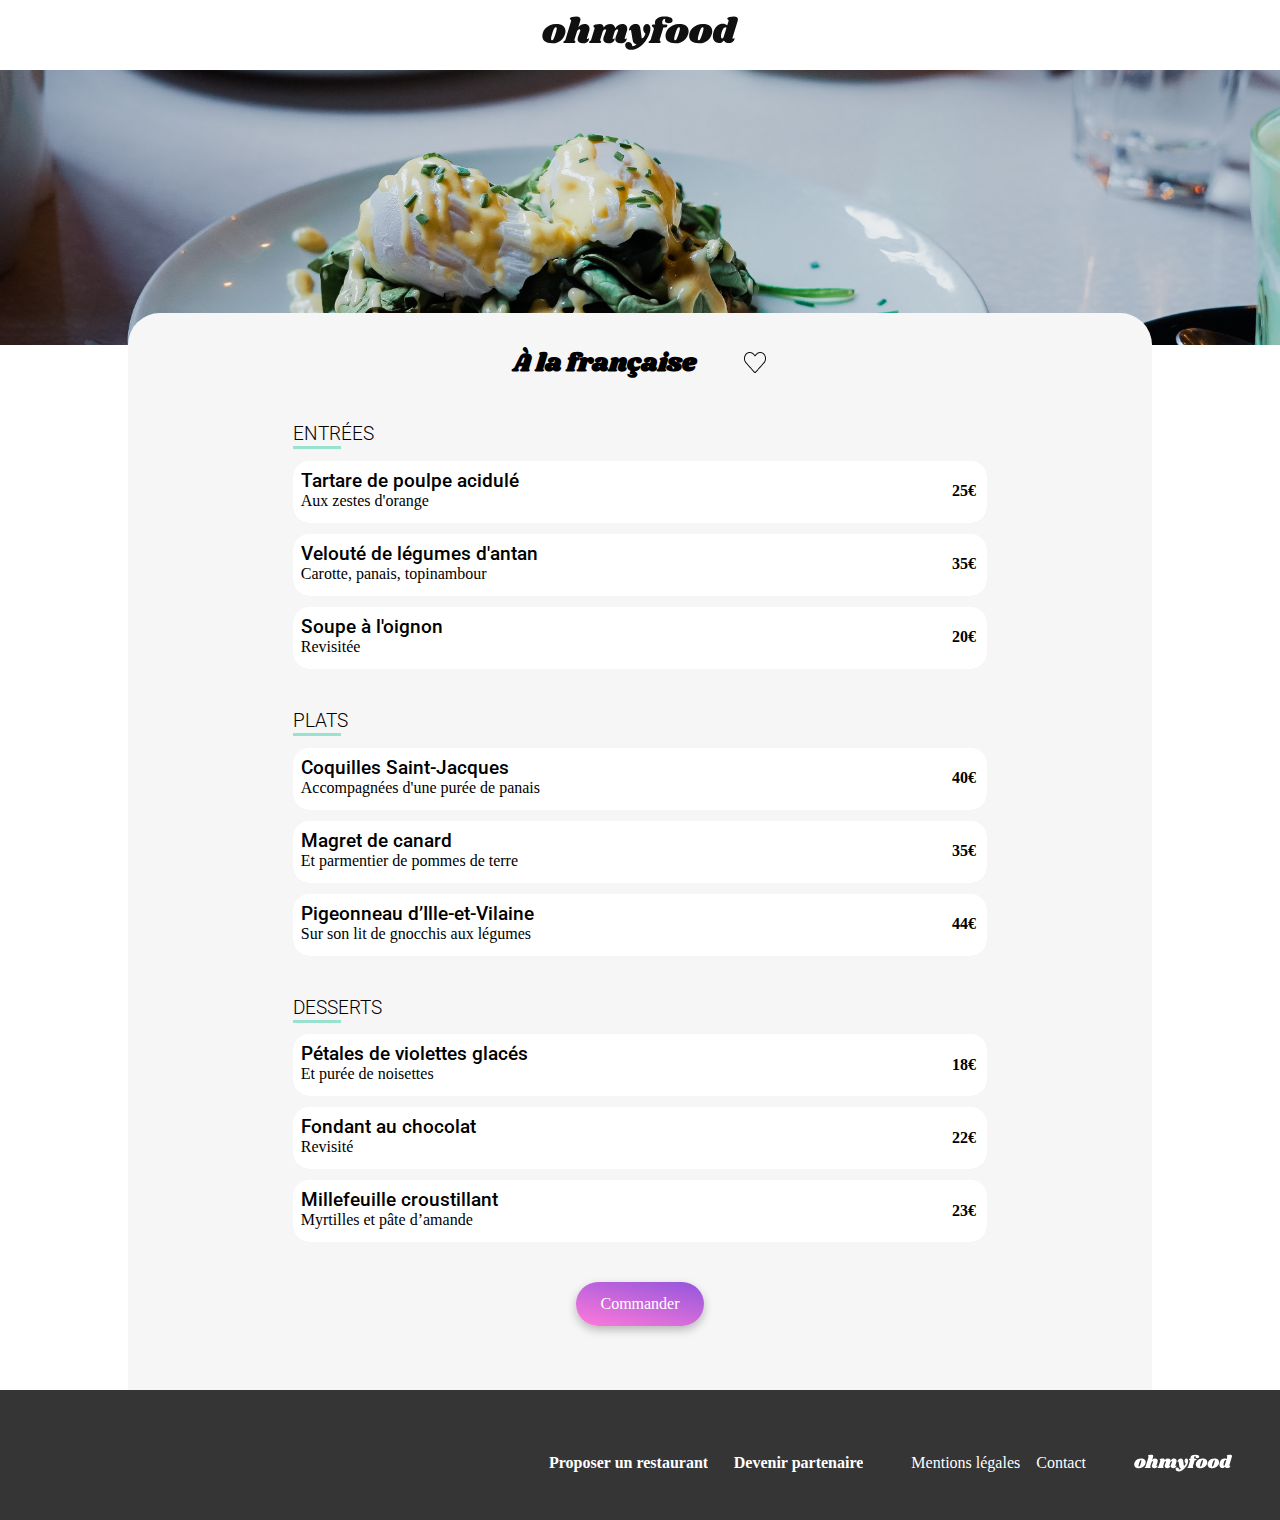
==== a_la_francaise.html @ 6882c15d "Ajout des pages menu + mise au point css" ====
<!DOCTYPE html>
<html lang="en">
<head>
    <meta charset="UTF-8">
    <meta name="viewport" content="width=device-width, initial-scale=1.0">
    <link rel="preconnect" href="https://fonts.googleapis.com">
    <link rel="preconnect" href="https://fonts.gstatic.com" crossorigin>
    <link href="https://fonts.googleapis.com/css2?family=Roboto:ital,wght@0,100;0,300;0,400;0,500;0,700;0,900;1,100;1,300;1,400;1,500;1,700;1,900&family=Shrikhand&display=swap" rel="stylesheet">
    <link rel="stylesheet" href="https://cdnjs.cloudflare.com/ajax/libs/font-awesome/6.2.1/css/all.min.css"
    integrity="sha512-MV7K8+y+gLIBoVD59lQIYicR65iaqukzvf/nwasF0nqhPay5w/9lJmVM2hMDcnK1OnMGCdVK+iQrJ7lzPJQd1w=="
    crossorigin="anonymous" referrerpolicy="no-referrer" >
    <link rel="stylesheet" href="./CSS/styles.css">
    <title>À la française - Menu</title>
</head>
<body>
    <div class="main_contener">
        <header class="header">
            <div class="header__logo">
                <a href="./index.html" class="header__link__back"><i class="fa-solid fa-arrow-left"></i></a>
                <img src="./images/logo/ohmyfood@2x.svg" alt="Logo">
            </div>
            <div class="header__img">
                <img src="./images/restaurants/a_la_francaise.jpg" alt="">
            </div>
        </header>
        <main class="main">
            <section class="menu">
                <form action="#" method="get" class="menu__form">
                        <!-- Entete du Menu -->
                    <header class="menu__header">
                        <h1 class="menu__titre1">À la française</h1><div class="like like__no"></div>
                    </header>
                        <!-- Entrées   -->
                    <section class="menu__grp1">
                        <div class="menu__plats">  
                            <h2 class="menu__titre2">Entrées</h2>  
                            <article class="menu__plat">
                                <div class="menu__content">
                                    <div class="menu__check">
                                        <h3 class="menu__titre3">Tartare de poulpe acidulé</h3>
                                        <input type="checkbox" id="entree1" name="entree1">
                                        <label for="entree1" class="menu__label">
                                            <span class="menu__titre3"></span>
                                            <span class="menu__label__text">Aux zestes d&#39;orange</span>
                                            <span class="menu__price">25€</span>
                                            <i class="fa-regular fa-circle-check menu__check__i"></i>
                                        </label>
                                    </div>
                                </div>
                            </article>

                            <article class="menu__plat">
                                <div class="menu__content">
                                    <div class="menu__check">
                                        <h3 class="menu__titre3">Velouté de légumes d&#39;antan</h3>
                                        <input type="checkbox" id="entree2" name="entree2">
                                        <label for="entree2" class="menu__label">
                                            <span class="menu__titre3"></span>
                                            <span class="menu__label__text">Carotte, panais, topinambour</span>
                                            <span class="menu__price">35€</span>
                                            <i class="fa-regular fa-circle-check menu__check__i"></i>
                                        </label>
                                    </div>
                                </div>
                            </article>

                            <article class="menu__plat">
                                <div class="menu__content">
                                    <div class="menu__check">
                                        <h3 class="menu__titre3">Soupe à l&#39;oignon</h3>
                                        <input type="checkbox" id="entree3" name="entree3">
                                        <label for="entree3" class="menu__label">
                                            <span class="menu__titre3"></span>
                                            <span class="menu__label__text">Revisitée</span>
                                            <span class="menu__price">20€</span>
                                            <i class="fa-regular fa-circle-check menu__check__i"></i>
                                        </label>
                                    </div>
                                </div>
                            </article>        
                        </div>   
                    </section>
                        <!-- Plats -->
                    <section class="menu__grp2">
                        <div class="menu__plats">
                            <h2 class="menu__titre2">Plats</h2>
                            <article class="menu__plat">
                                <div class="menu__content">
                                    <div class="menu__check">
                                        <h3 class="menu__titre3">Coquilles Saint-Jacques</h3>
                                        <input type="checkbox" id="plat1" name="plat1">
                                        <label for="plat1" class="menu__label">
                                            <span class="menu__titre3"></span>
                                            <span class="menu__label__text">Accompagnées d&#39;une purée de panais</span>
                                            <span class="menu__price">40€</span>
                                            <i class="fa-regular fa-circle-check menu__check__i"></i>
                                        </label>
                                    </div>
                                </div>
                            </article>

                            <article class="menu__plat">
                                <div class="menu__content">
                                    <div class="menu__check">
                                        <h3 class="menu__titre3">Magret de canard</h3>
                                        <input type="checkbox" id="plat2" name="plat2">
                                        <label for="plat2" class="menu__label">
                                            <span class="menu__titre3"></span>
                                            <span class="menu__label__text">Et parmentier de pommes de terre</span>
                                            <span class="menu__price">35€</span>
                                            <i class="fa-regular fa-circle-check menu__check__i"></i>
                                        </label>
                                    </div>
                                </div>
                            </article>

                            <article class="menu__plat">
                                <div class="menu__content">
                                    <div class="menu__check">
                                        <h3 class="menu__titre3">Pigeonneau d’Ille-et-Vilaine</h3>
                                        <input type="checkbox" id="plat3" name="plat3">
                                        <label for="plat3" class="menu__label">
                                            <span class="menu__titre3"></span>
                                            <span class="menu__label__text">Sur son lit de gnocchis aux légumes</span>
                                            <span class="menu__price">44€</span>
                                            <i class="fa-regular fa-circle-check menu__check__i"></i>
                                        </label>
                                    </div>
                                </div>
                            </article>
                        </div>
                    </section>
                    <!-- Desserts -->
                    <section class="menu__grp3">
                        <div class="menu__plats">
                            <h2 class="menu__titre2">Desserts</h2>
                            <article class="menu__plat">
                                <div class="menu__content">
                                    <div class="menu__check">
                                        <h3 class="menu__titre3">Pétales de violettes glacés</h3>
                                        <input type="checkbox" id="dessert1" name="dessert1">
                                        <label for="dessert1" class="menu__label">
                                            <span class="menu__titre3"></span>
                                            <span class="menu__label__text">Et purée de noisettes</span>
                                            <span class="menu__price">18€</span>
                                            <i class="fa-regular fa-circle-check menu__check__i"></i>
                                        </label>
                                    </div>
                                </div>
                            </article>
                            <article class="menu__plat">
                                <div class="menu__content">
                                    <div class="menu__check">
                                        <h3 class="menu__titre3">Fondant au chocolat</h3>
                                        <input type="checkbox" id="dessert2" name="dessert2">
                                        <label for="dessert2" class="menu__label">
                                            <span class="menu__titre3"></span>
                                            <span class="menu__label__text">Revisité</span>
                                            <span class="menu__price">22€</span>
                                            <i class="fa-regular fa-circle-check menu__check__i"></i>
                                        </label>
                                    </div>
                                </div>
                            </article>
                            <article class="menu__plat">
                                <div class="menu__content">
                                    <div class="menu__check">
                                        <h3 class="menu__titre3">Millefeuille croustillant</h3>
                                        <input type="checkbox" id="dessert3" name="dessert3">
                                        <label for="dessert3" class="menu__label">
                                            <span class="menu__titre3"></span>
                                            <span class="menu__label__text">Myrtilles et pâte d’amande</span>
                                            <span class="menu__price">23€</span>
                                            <i class="fa-regular fa-circle-check menu__check__i"></i>
                                        </label>
                                    </div>
                                </div>
                            </article>
                        </div>
                    </section>
                    <div class="button">Commander</div>
                </form>
            </section>
        </main>
        <footer class="footer">
            <img src="./images/logo/ohmyfood.svg" alt="logo" class="footer__logo">
            <nav class="footer__nav__req"> 
                <a href="#" class="footer__lnk"><i class="fa-solid fa-utensils fa-color-blc"></i>Proposer un restaurant</a>
                <a href="#" class="footer__lnk"><i class="fa-solid fa-handshake-angle fa-color-blc"></i>Devenir partenaire</a>
            </nav>
            <nav class="footer__nav__leg"> 
                <a href="#" class="footer__lnk">Mentions légales</a>
                <a href="mailto:contact@ohmyfood.com?subject:Contact" class="footer__lnk">Contact</a>
            </nav>
        </footer>
    </div>
</body>
</html>
---- CSS/styles.css ----
@charset "UTF-8";
/* Styles pour le site Ohmyfood */
/* variables et classes genriques */
/*! minireset.css v0.0.6 | MIT License | github.com/jgthms/minireset.css */
html,
body,
p,
ol,
ul,
li,
dl,
dt,
dd,
blockquote,
figure,
fieldset,
legend,
textarea,
pre,
iframe,
hr,
h1,
h2,
h3,
h4,
h5,
h6 {
  margin: 0;
  padding: 0;
}

h1,
h2,
h3,
h4,
h5,
h6 {
  font-size: 100%;
  font-weight: normal;
}

ul {
  list-style: none;
}

button,
input,
select {
  margin: 0;
}

html {
  box-sizing: border-box;
}

*, *::before, *::after {
  box-sizing: inherit;
}

img,
video {
  height: auto;
  max-width: 100%;
}

iframe {
  border: 0;
}

table {
  border-collapse: collapse;
  border-spacing: 0;
}

td,
th {
  padding: 0;
}

:root {
  color: black;
  font-size: 1rem;
}

* {
  box-sizing: border-box;
  color: black;
}

body {
  margin: 0;
}

p {
  font-family: Roboto, sans-serif;
}

a {
  text-decoration: none;
}

.like {
  display: inline-block;
  width: 1.5rem;
  height: 1.5rem;
  line-height: 1.5rem;
  background-repeat: no-repeat;
}
.like__no {
  background-image: url(../images/Like_no.png);
  transition: background-image 250ms;
}
.like__no:hover {
  background-image: url(../images/Like_ok.png);
}
.like__ok {
  background-image: url(../images/Like_ok.png);
  transition: background-image 250ms;
}
.like__ok:hover {
  background-image: url(../images/Like_no.png);
}

.fa-color-blc {
  color: white;
}

.fa-color-red {
  color: #9356DC;
}

.fa-color-grey {
  color: #7E7E7E;
}

.menu__titre3, .menu__titre2, .menu__titre1, .article__titre2, .article__titre1, .articles__titre1, .present__titre2, .present__titre1 {
  font-family: Roboto, sans-serif;
  font-weight: 700;
  padding: 0;
  margin: 0;
}

@keyframes contener {
  from {
    opacity: 0;
  }
  to {
    opacity: 1;
  }
}
.index {
  animation: contener 1000ms 3250ms both;
}

.main_contener {
  display: flex;
  flex-direction: column;
  justify-content: space-between;
  background-color: white;
  margin: 0 auto;
}

.main {
  display: flex;
  flex-direction: column;
  position: relative;
  background-color: #F6F6F6;
}

.button {
  border-radius: 25px;
  background: linear-gradient(193deg, #9356DC, #FF79DA);
  box-shadow: 0px 4px 10px 0px rgba(0, 0, 0, 0.25);
  align-self: center;
  text-align: center;
  color: white;
  padding: 0.8em 1.5em;
  font-weight: 500;
}
.button:hover {
  opacity: 0.8;
}

/* styles section header */
@keyframes barre {
  from {
    transform: scaleY(0);
  }
  to {
    transform: scale(1);
  }
}
.loader {
  margin: auto;
  position: fixed;
  top: calc(50% - 2.5rem);
  left: calc(50% - 6rem);
  display: flex;
  flex-direction: row;
  justify-content: center;
  width: 12rem;
  height: 5rem;
  gap: 0.5rem;
  z-index: 1;
}

.barre {
  display: block;
  width: 0.5rem;
  height: 5rem;
  transform: scale(0);
  background-image: linear-gradient(to top, #99E2D0 0%, #9356DC 50%, #99E2D0 100%);
  border-radius: 100%;
}

.barre_1 {
  animation: barre 500ms 250ms 6;
}

.barre_2 {
  animation: barre 300ms 250ms 10;
}

.barre_3 {
  animation: barre 600ms 250ms 5;
}

.barre_4 {
  animation: barre 500ms 250ms 6;
}

.barre_5 {
  animation: barre 300ms 250ms 10;
}

/* Style entete de page */
.header {
  position: relative;
  display: flex;
  flex-direction: column;
  align-items: center;
  width: 100%;
}
.header__logo {
  padding: 1rem;
}
.header__link__back {
  position: absolute;
  font-size: 1.5rem;
  font-weight: 900;
  top: 1.2rem;
  left: 1.5rem;
  z-index: 3;
  display: inline-block;
}
.header__location {
  display: flex;
  flex-direction: row;
  justify-content: center;
  gap: 1rem;
  padding: 1rem 0;
  width: 100%;
  background: var(--Grey-2, #EAEAEA);
  box-shadow: 0px 4px 4px 0px rgba(0, 0, 0, 0.25);
  z-index: 1;
}
.header__location span, .header__location i {
  display: inline-block;
  font-weight: 600;
}
.header__img, .header__img img {
  height: 275px;
  width: 100%;
  object-fit: cover;
}

.hidden {
  display: none;
}

/* styles section presentation */
/* styles de la section présentation */
.present {
  display: flex;
  flex-direction: column;
  align-items: center;
}
.present__header {
  display: flex;
  flex-direction: column;
  align-items: center;
  padding: 2rem 0 3rem 0;
}
.present__titre1 {
  font-size: 1.5rem;
  width: 70%;
  text-align: center;
}
.present__titre2 {
  font-size: 1.5rem;
  width: 100%;
  text-align: left;
}
.present__texte {
  font-size: 1rem;
  font-weight: 400;
  padding: 1rem;
}

.usage {
  display: flex;
  flex-direction: column;
  background-color: white;
  align-items: center;
  width: 100%;
  padding: 3rem 1rem 3rem 1rem;
  gap: 1.5rem;
}
.usage__texte {
  padding-right: 1rem;
}
.usage__steps {
  display: flex;
  flex-direction: column;
  justify-content: center;
  align-items: center;
  counter-reset: step_count;
  gap: 0.5rem;
}
.usage__step {
  position: relative;
  display: flex;
  flex-direction: row;
  align-items: center;
  gap: 1rem;
  border-radius: 20px;
  background: #F6F6F6;
  box-shadow: 0px 4px 15px 0px rgba(0, 0, 0, 0.15);
  width: 100%;
  height: 3rem;
  padding-left: 1rem;
}
.usage__step::before {
  display: block;
  position: absolute;
  top: 0.75rem;
  left: -0.75rem;
  counter-increment: step_count;
  content: counter(step_count);
  background-color: #9356DC;
  color: white;
  width: 1.5rem;
  height: 1.5rem;
  text-align: center;
  line-height: 1.5rem;
  border-radius: 50%;
}

/* styles section main */
.main {
  display: flex;
  flex-direction: column;
}

.articles {
  display: flex;
  flex-direction: column;
  flex-wrap: wrap;
  justify-content: space-between;
  padding: 3rem 1rem;
  gap: 1rem;
  width: 100%;
}
.articles__titre1 {
  font-size: 1.2rem;
  width: 100%;
}

.article {
  position: relative;
  display: flex;
  flex-direction: column;
  justify-content: space-between;
  align-items: flex-start;
  width: 100%;
  padding: 0 0 1rem 0;
}
.article__link {
  width: 100%;
}
.article__contenu {
  display: flex;
  flex-direction: row;
  width: 100%;
  justify-content: space-between;
  align-items: center;
  padding: 1rem;
  background-color: white;
}
.article__contenu--div {
  display: flex;
  flex-direction: column;
  justify-content: center;
}
.article__a {
  width: 100%;
}
.article__titre1 {
  font-size: 1.5rem;
}
.article__titre2 {
  font-size: 1rem;
}
.article__texte {
  color: black;
  text-align: left;
  margin: 0;
}
.article__img {
  width: 100%;
  height: 231px;
  object-fit: cover;
  border-radius: 15px 15px 0 0;
}

.badge {
  position: absolute;
  display: none;
  width: 5.5rem;
  height: 2rem;
  top: 0.8rem;
  right: 0.8rem;
  padding-top: 0.5rem;
  font-weight: 700;
  border-radius: 2px;
  background: #99E2D0;
  text-align: center;
}
.badge__new {
  display: block;
}

@keyframes group_plats {
  from {
    transform: translateX(-3000px);
  }
  to {
    transform: translateX(0);
  }
}
@keyframes plat {
  from {
    opacity: 0;
    transform: scale(0.5);
  }
  to {
    opacity: 1;
    transform: scale(1);
  }
}
@keyframes check {
  from {
    opacity: 0;
    transform: scale(0);
    transform: translateX(5rem);
  }
  to {
    opacity: 1;
    transform: scale(1);
    transform: translateX(0);
  }
}
@keyframes checkout {
  from {
    opacity: 1;
    transform: scale(1);
    display: block;
  }
  to {
    opacity: 0;
    transform: scale(0);
    transform: translateX(5rem);
  }
}
.menu {
  display: flex;
  flex-direction: column;
  background-color: #F6F6F6;
  position: relative;
  top: -2rem;
  border-radius: 2rem 2rem 0 0;
  width: 100%;
  gap: 2.5rem;
  padding: 2rem 1rem;
  margin: auto;
}
.menu__form {
  display: flex;
  flex-direction: column;
  gap: 2.5rem;
}
.menu__header {
  display: flex;
  flex-direction: row;
  align-items: center;
  justify-content: space-between;
}
.menu__titre1 {
  font-family: Shrikhand;
  font-size: 1.6rem;
}
.menu__titre2 {
  position: relative;
  font-family: Roboto;
  font-size: 1.2rem;
  font-weight: 300;
  text-transform: uppercase;
  padding-bottom: 0.3rem;
  background-color: transparent;
}
.menu__titre2::before {
  display: block;
  content: "";
  position: absolute;
  top: 1.5rem;
  left: 0;
  width: 3rem;
  height: 0.2rem;
  background-color: #99E2D0;
}
.menu__titre3 {
  position: relative;
  margin-top: -2rem;
  display: block;
  grid-area: label;
  width: calc(100% - 6rem);
  top: 2rem;
  font-size: 1.2rem;
  font-weight: 500;
  white-space: nowrap;
  overflow: hidden;
  text-overflow: ellipsis;
  padding: 0.5rem 0 0 0.5rem;
  z-index: 1;
}
.menu__plats {
  display: flex;
  flex-direction: column;
  position: relative;
  border-radius: 0.5rem;
  gap: 0.2rem;
}
.menu__plat {
  display: flex;
  flex-direction: row;
  justify-content: space-between;
  width: 100%;
  position: relative;
  border-radius: 1rem;
  margin-top: 0.5rem;
  white-space: nowrap;
  overflow: hidden;
}
.menu__grp1 {
  animation: group_plats 500ms 250ms both;
}
.menu__grp1 .menu__plat {
  animation: plat 500ms 800ms both;
}
.menu__grp2 {
  animation: group_plats 500ms 1300ms both;
}
.menu__grp2 .menu__plat {
  animation: plat 500ms 1800ms both;
}
.menu__grp3 {
  animation: group_plats 500ms 2400ms both;
}
.menu__grp3 .menu__plat {
  animation: plat 500ms 3000ms both;
}
.menu__content {
  display: flex;
  flex-direction: column;
  justify-content: space-between;
  width: 100%;
  white-space: nowrap;
  overflow: hidden;
}
.menu__check {
  position: relative;
  width: 100%;
  padding: 0 0.5rem 0.5 rem;
  white-space: nowrap;
  overflow: hidden;
}
.menu__check input {
  position: absolute;
  opacity: 0;
}
.menu__label {
  position: relative;
  display: grid;
  font-size: 1rem;
  font-weight: 300;
  grid-template-columns: 1fr 3rem auto;
  grid-template-areas: "label price check";
  gap: 0.7rem;
  width: 100%;
  border-radius: 1rem;
  background-color: white;
  box-shadow: 0px 4.011px 15.043px 0px rgba(0, 0, 0, 0.1);
}
.menu__label__text {
  grid-area: label;
  white-space: nowrap;
  overflow: hidden;
  text-overflow: ellipsis;
  padding: 2rem 0 0.8rem 0.5rem;
}
.menu__price {
  grid-area: price;
  align-self: center;
  text-align: right;
  font-weight: 700;
}
.menu__check__i {
  display: none;
  grid-area: check;
  font-size: 1rem;
  width: 3rem;
  align-self: center;
  background-color: #99E2D0;
  color: white;
  text-align: center;
  border-radius: 0 1rem 1rem 0;
  padding: 1.4rem 0;
}
.menu__check input:hover + label i {
  display: block;
  opacity: 1;
  animation: check 250ms;
}
.menu__check input:not(hover) + label i {
  opacity: 0;
  animation: checkout 250ms;
}
.menu__check input:checked + label i {
  display: block;
  opacity: 1;
}

/* styles section footer */
.footer {
  display: flex;
  flex-direction: column;
  align-items: flex-start;
  padding: 1.4rem 1rem;
  gap: 0.8rem;
  background-color: #353535;
}
.footer__nav__leg, .footer__nav__req {
  display: flex;
  flex-direction: column;
  align-items: flex-start;
  color: white;
}
.footer__nav__req {
  font-weight: 600;
}
.footer__lnk {
  display: flex;
  flex-direction: row;
  gap: 1rem;
  color: white;
}
.footer__lnk i::before {
  display: inline-block;
  width: 0.8rem;
}
.footer__logo {
  display: block;
}

@media (min-width: 768px) {
  .main__contener {
    width: 800px;
  }
  .present__titre1 {
    width: 100%;
  }
  .present__titre2 {
    width: 100%;
    text-align: center;
  }
  .usage {
    padding: 3rem 10%;
    align-items: center;
  }
  .usage__steps {
    display: flex;
    flex-direction: column;
    justify-content: center;
    align-items: center;
    width: 100%;
    gap: 0.5rem;
  }
  .usage__texte {
    padding-right: 1rem;
  }
  .usage__step {
    width: auto;
  }
  .articles {
    display: flex;
    flex-direction: row;
    flex-wrap: wrap;
    justify-content: space-between;
    padding: 1rem 10%;
  }
  .articles__a {
    width: 45%;
  }
  .footer {
    flex-direction: row;
    justify-content: flex-end;
    width: 100%;
    gap: 3rem;
    padding: 4rem 3rem 3rem 3rem;
  }
  .footer__nav {
    display: flex;
    flex-direction: column;
    width: 100%;
    justify-content: center;
    align-items: flex-end;
  }
  .footer__nav__leg {
    width: 60%;
    order: 2;
    flex-direction: row;
    justify-content: space-between;
    gap: 1rem;
  }
  .footer__nav__req {
    width: 60%;
    order: 1;
    flex-direction: row;
    justify-content: space-between;
    gap: 1rem;
  }
  .footer__lnk {
    display: inline-block;
    width: 45%;
    text-align: left;
    white-space: nowrap;
    overflow: hidden;
    text-overflow: ellipsis;
  }
  .footer__lnk i {
    padding-right: 0.6rem;
  }
  .footer img {
    order: 3;
  }
  /* style pour les pages menu */
  .main {
    width: 80%;
    margin: 0 auto;
  }
  .menu__plats {
    width: 70%;
    margin: 0 auto 0 auto;
  }
  .menu__header {
    justify-content: center;
    gap: 3rem;
  }
}
@media (min-width: 1024px) {
  .present__titre2 {
    text-align: left;
  }
  .usage {
    padding: 3rem 8%;
  }
  .usage__steps {
    display: flex;
    flex-direction: row;
    justify-content: space-around;
    width: 100%;
  }
  .footer__nav {
    display: flex;
    flex-direction: row;
    justify-content: flex-end;
    align-items: center;
    gap: 2rem;
  }
  .footer__nav__leg {
    width: auto;
    justify-content: flex-end;
  }
  .footer__nav__req {
    width: auto;
    justify-content: flex-end;
  }
  .footer__lnk {
    width: auto;
  }
}

/*# sourceMappingURL=styles.css.map */
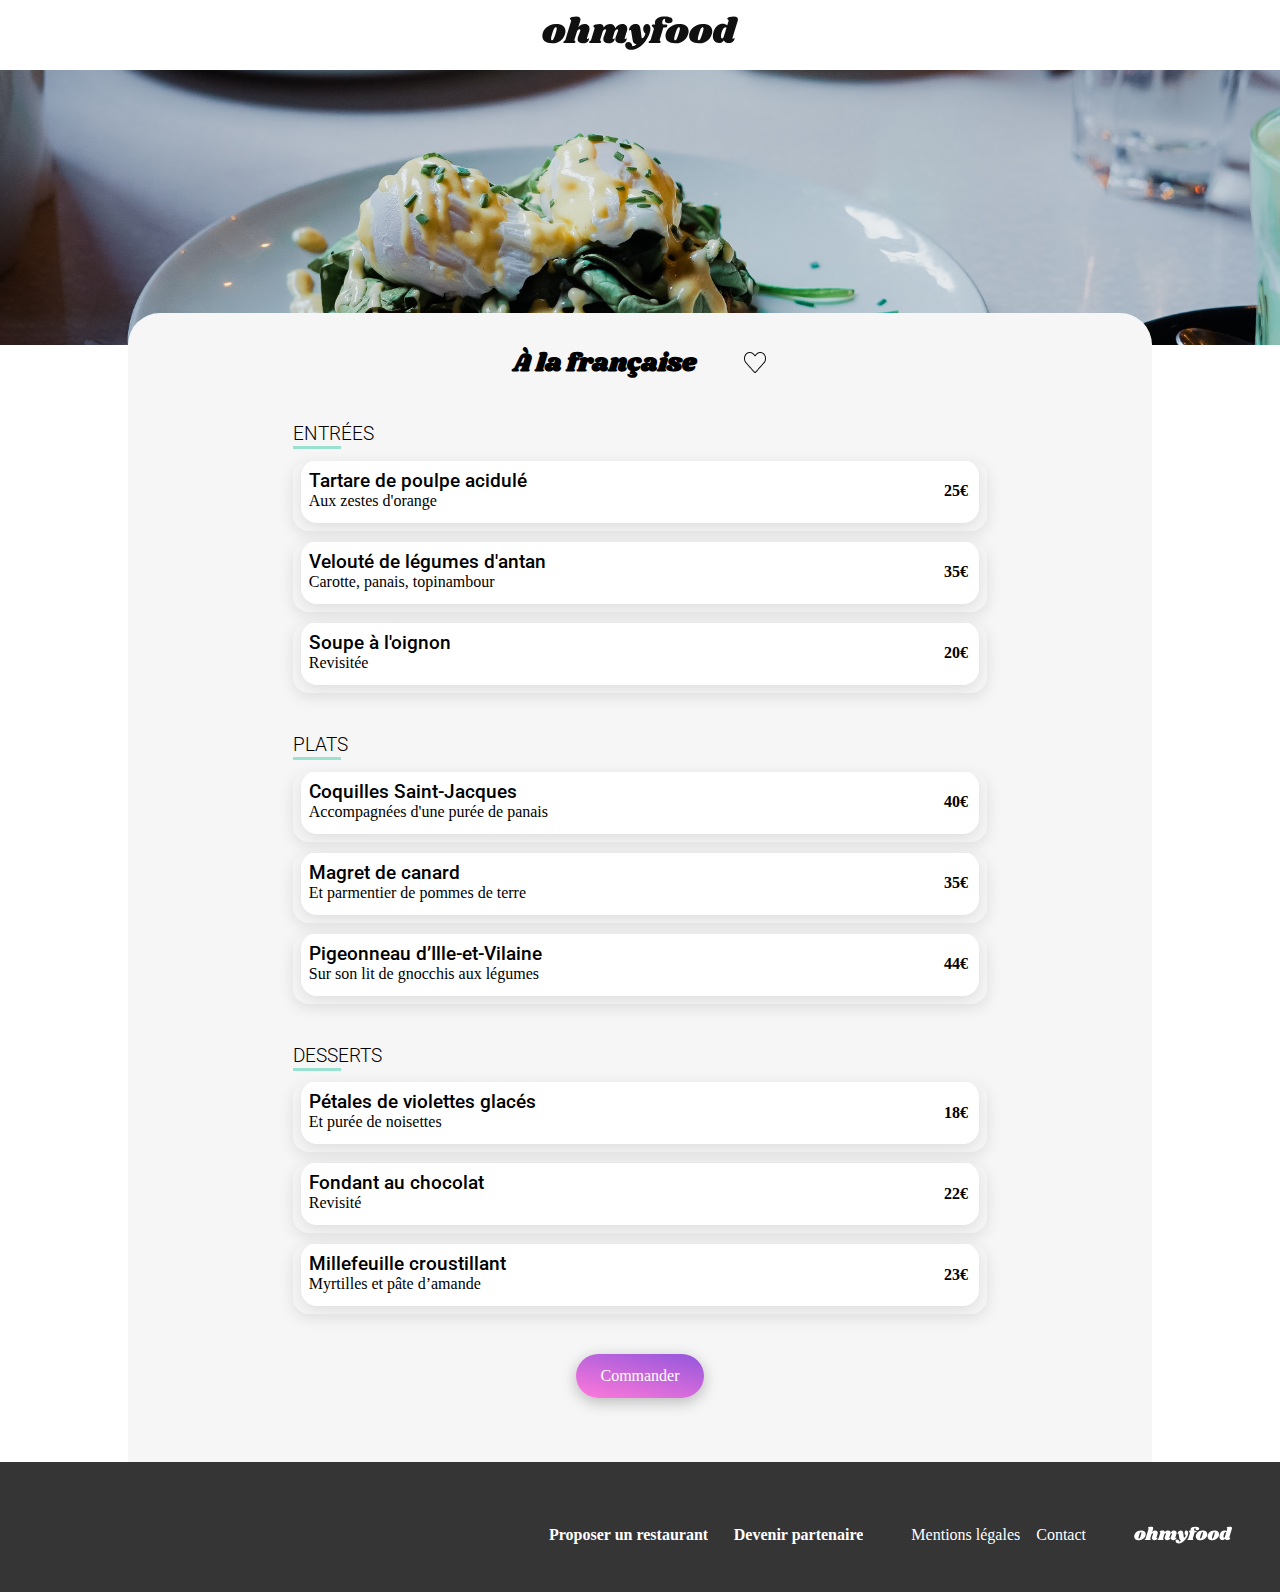
==== commit b24cd6d6: "Modif Lang ds entete des pages menu et ombre sur carte menu" ====
--- a/a_la_francaise.html
+++ b/a_la_francaise.html
@@ -1,5 +1,5 @@
 <!DOCTYPE html>
-<html lang="en">
+<html lang="fr">
 <head>
     <meta charset="UTF-8">
     <meta name="viewport" content="width=device-width, initial-scale=1.0">
--- a/CSS/styles.css
+++ b/CSS/styles.css
@@ -121,6 +121,7 @@
   background-image: url(../images/Like_no.png);
 }
 
+/* couleur des icones */
 .fa-color-blc {
   color: white;
 }
@@ -170,15 +171,17 @@
 .button {
   border-radius: 25px;
   background: linear-gradient(193deg, #9356DC, #FF79DA);
-  box-shadow: 0px 4px 10px 0px rgba(0, 0, 0, 0.25);
+  box-shadow: 0 0.25rem 0.9rem 0 rgba(0, 0, 0, 0.25);
   align-self: center;
   text-align: center;
   color: white;
   padding: 0.8em 1.5em;
   font-weight: 500;
+  transition: all 250ms;
 }
 .button:hover {
   opacity: 0.8;
+  box-shadow: 0 0.25rem 0.9rem 0 rgba(0, 0, 0, 0.5);
 }
 
 /* styles section header */
@@ -335,7 +338,7 @@
   gap: 1rem;
   border-radius: 20px;
   background: #F6F6F6;
-  box-shadow: 0px 4px 15px 0px rgba(0, 0, 0, 0.15);
+  box-shadow: 0 0.25rem 0.9rem 0 rgba(0, 0, 0, 0.15);
   width: 100%;
   height: 3rem;
   padding-left: 1rem;
@@ -434,6 +437,7 @@
   font-weight: 700;
   border-radius: 2px;
   background: #99E2D0;
+  box-shadow: 0 0.125rem 0.25rem 0 rgba(0, 0, 0, 0.15);
   text-align: center;
 }
 .badge__new {
@@ -493,6 +497,18 @@
   gap: 2.5rem;
   padding: 2rem 1rem;
   margin: auto;
+  /*
+      &__check input:hover + label i{
+          display: block;
+          opacity: 1;
+          animation: check 250ms;
+      }
+
+      &__check input:not(hover) + label i{
+          opacity: 0;
+          animation: checkout 250ms;
+      }
+  */
 }
 .menu__form {
   display: flex;
@@ -560,6 +576,7 @@
   margin-top: 0.5rem;
   white-space: nowrap;
   overflow: hidden;
+  box-shadow: 0 0.25rem 0.9rem 0 rgba(0, 0, 0, 0.1);
 }
 .menu__grp1 {
   animation: group_plats 500ms 250ms both;
@@ -590,7 +607,7 @@
 .menu__check {
   position: relative;
   width: 100%;
-  padding: 0 0.5rem 0.5 rem;
+  padding: 0 0.5rem 0.5rem;
   white-space: nowrap;
   overflow: hidden;
 }
@@ -636,18 +653,14 @@
   border-radius: 0 1rem 1rem 0;
   padding: 1.4rem 0;
 }
-.menu__check input:hover + label i {
+.menu__check input:checked + label i {
   display: block;
   opacity: 1;
   animation: check 250ms;
 }
-.menu__check input:not(hover) + label i {
-  opacity: 0;
+.menu__check input:not(checked) + label i {
+  opacity: 1;
   animation: checkout 250ms;
-}
-.menu__check input:checked + label i {
-  display: block;
-  opacity: 1;
 }
 
 /* styles section footer */
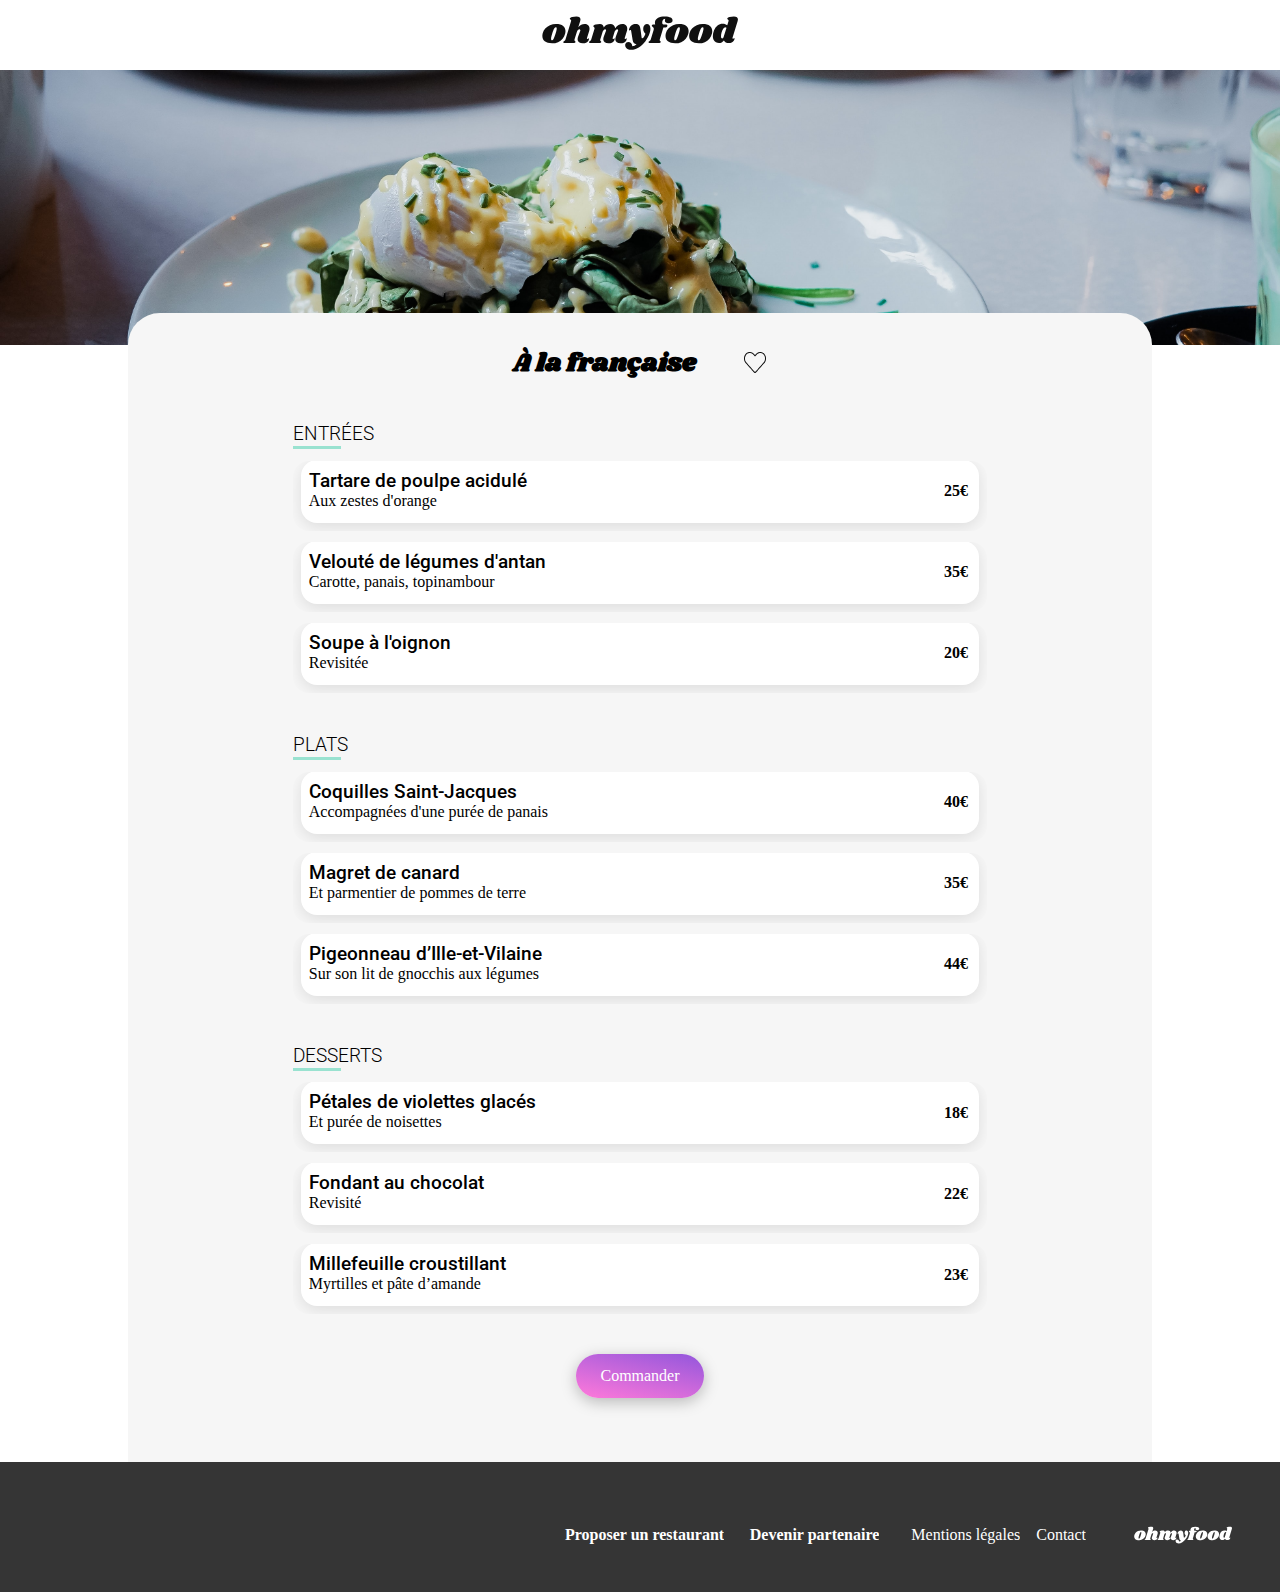
==== commit 22e19b1c: "Ajustement css descktop et tablette" ====
--- a/a_la_francaise.html
+++ b/a_la_francaise.html
@@ -23,7 +23,7 @@
                 <img src="./images/restaurants/a_la_francaise.jpg" alt="">
             </div>
         </header>
-        <main class="main">
+        <main class="main-menu">
             <section class="menu">
                 <form action="#" method="get" class="menu__form">
                         <!-- Entete du Menu -->
@@ -184,14 +184,16 @@
         </main>
         <footer class="footer">
             <img src="./images/logo/ohmyfood.svg" alt="logo" class="footer__logo">
-            <nav class="footer__nav__req"> 
-                <a href="#" class="footer__lnk"><i class="fa-solid fa-utensils fa-color-blc"></i>Proposer un restaurant</a>
-                <a href="#" class="footer__lnk"><i class="fa-solid fa-handshake-angle fa-color-blc"></i>Devenir partenaire</a>
-            </nav>
-            <nav class="footer__nav__leg"> 
-                <a href="#" class="footer__lnk">Mentions légales</a>
-                <a href="mailto:contact@ohmyfood.com?subject:Contact" class="footer__lnk">Contact</a>
-            </nav>
+            <div class="footer__nav">
+                <nav class="footer__nav__req"> 
+                    <a href="#" class="footer__lnk"><i class="fa-solid fa-utensils fa-color-blc"></i>Proposer un restaurant</a>
+                    <a href="#" class="footer__lnk"><i class="fa-solid fa-handshake-angle fa-color-blc"></i>Devenir partenaire</a>
+                </nav>
+                <nav class="footer__nav__leg"> 
+                    <a href="#" class="footer__lnk">Mentions légales</a>
+                    <a href="mailto:contact@ohmyfood.com?subject:Contact" class="footer__lnk">Contact</a>
+                </nav>
+            </div>
         </footer>
     </div>
 </body>
--- a/CSS/styles.css
+++ b/CSS/styles.css
@@ -476,9 +476,10 @@
 }
 @keyframes checkout {
   from {
+    display: block;
     opacity: 1;
     transform: scale(1);
-    display: block;
+    transform: translateX(0);
   }
   to {
     opacity: 0;
@@ -486,6 +487,12 @@
     transform: translateX(5rem);
   }
 }
+.main-menu {
+  width: 80%;
+  margin: 0 auto;
+  background-color: #F6F6F6;
+}
+
 .menu {
   display: flex;
   flex-direction: column;
@@ -576,7 +583,6 @@
   margin-top: 0.5rem;
   white-space: nowrap;
   overflow: hidden;
-  box-shadow: 0 0.25rem 0.9rem 0 rgba(0, 0, 0, 0.1);
 }
 .menu__grp1 {
   animation: group_plats 500ms 250ms both;
@@ -626,7 +632,7 @@
   width: 100%;
   border-radius: 1rem;
   background-color: white;
-  box-shadow: 0px 4.011px 15.043px 0px rgba(0, 0, 0, 0.1);
+  box-shadow: 0 0.25rem 0.9rem 0 rgba(0, 0, 0, 0.1);
 }
 .menu__label__text {
   grid-area: label;
@@ -697,14 +703,10 @@
 
 @media (min-width: 768px) {
   .main__contener {
-    width: 800px;
+    width: 100%;
   }
   .present__titre1 {
     width: 100%;
-  }
-  .present__titre2 {
-    width: 100%;
-    text-align: center;
   }
   .usage {
     padding: 3rem 10%;
@@ -718,11 +720,11 @@
     width: 100%;
     gap: 0.5rem;
   }
+  .usage__step {
+    width: 35%;
+  }
   .usage__texte {
     padding-right: 1rem;
-  }
-  .usage__step {
-    width: auto;
   }
   .articles {
     display: flex;
@@ -749,14 +751,14 @@
     align-items: flex-end;
   }
   .footer__nav__leg {
-    width: 60%;
+    width: 75%;
     order: 2;
     flex-direction: row;
     justify-content: space-between;
     gap: 1rem;
   }
   .footer__nav__req {
-    width: 60%;
+    width: 75%;
     order: 1;
     flex-direction: row;
     justify-content: space-between;
@@ -778,7 +780,6 @@
   }
   /* style pour les pages menu */
   .main {
-    width: 80%;
     margin: 0 auto;
   }
   .menu__plats {
@@ -791,6 +792,9 @@
   }
 }
 @media (min-width: 1024px) {
+  .main__contener {
+    width: 100%;
+  }
   .present__titre2 {
     text-align: left;
   }
@@ -802,6 +806,9 @@
     flex-direction: row;
     justify-content: space-around;
     width: 100%;
+  }
+  .usage__step {
+    width: 30%;
   }
   .footer__nav {
     display: flex;
